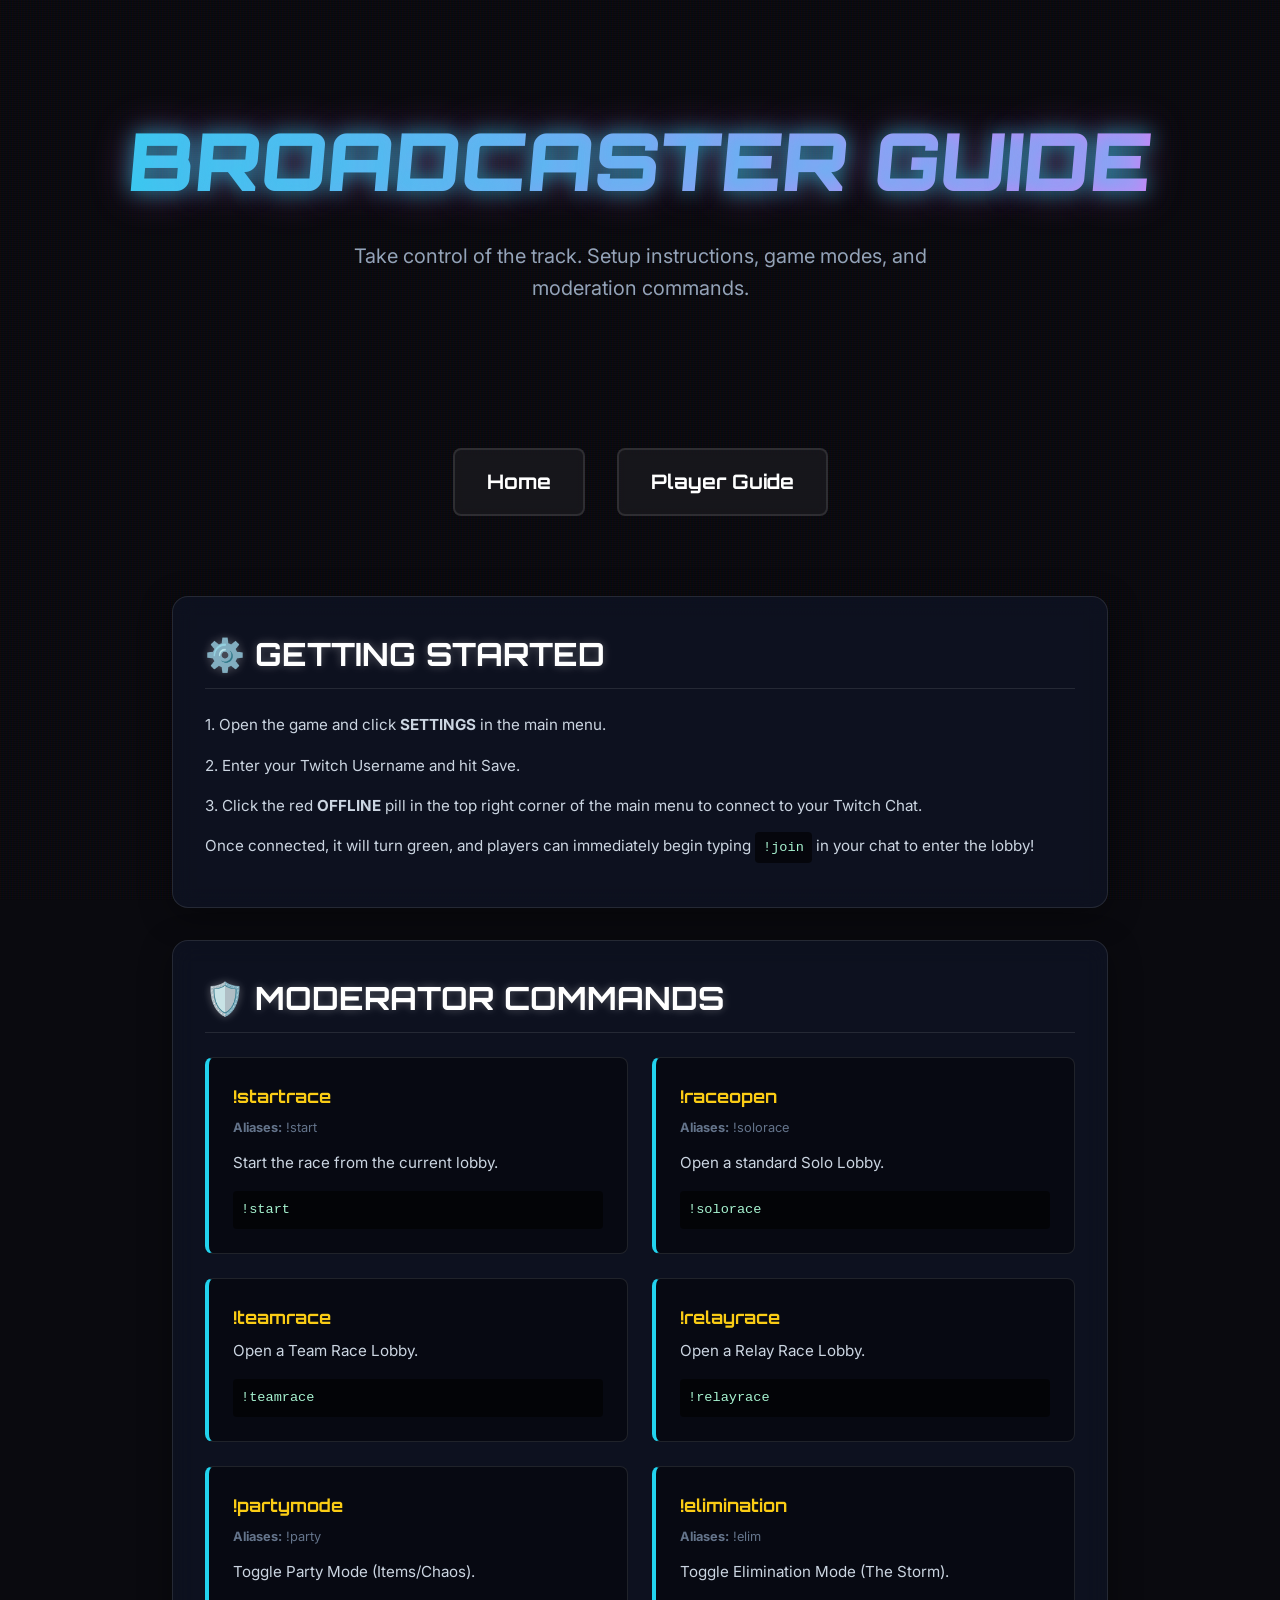
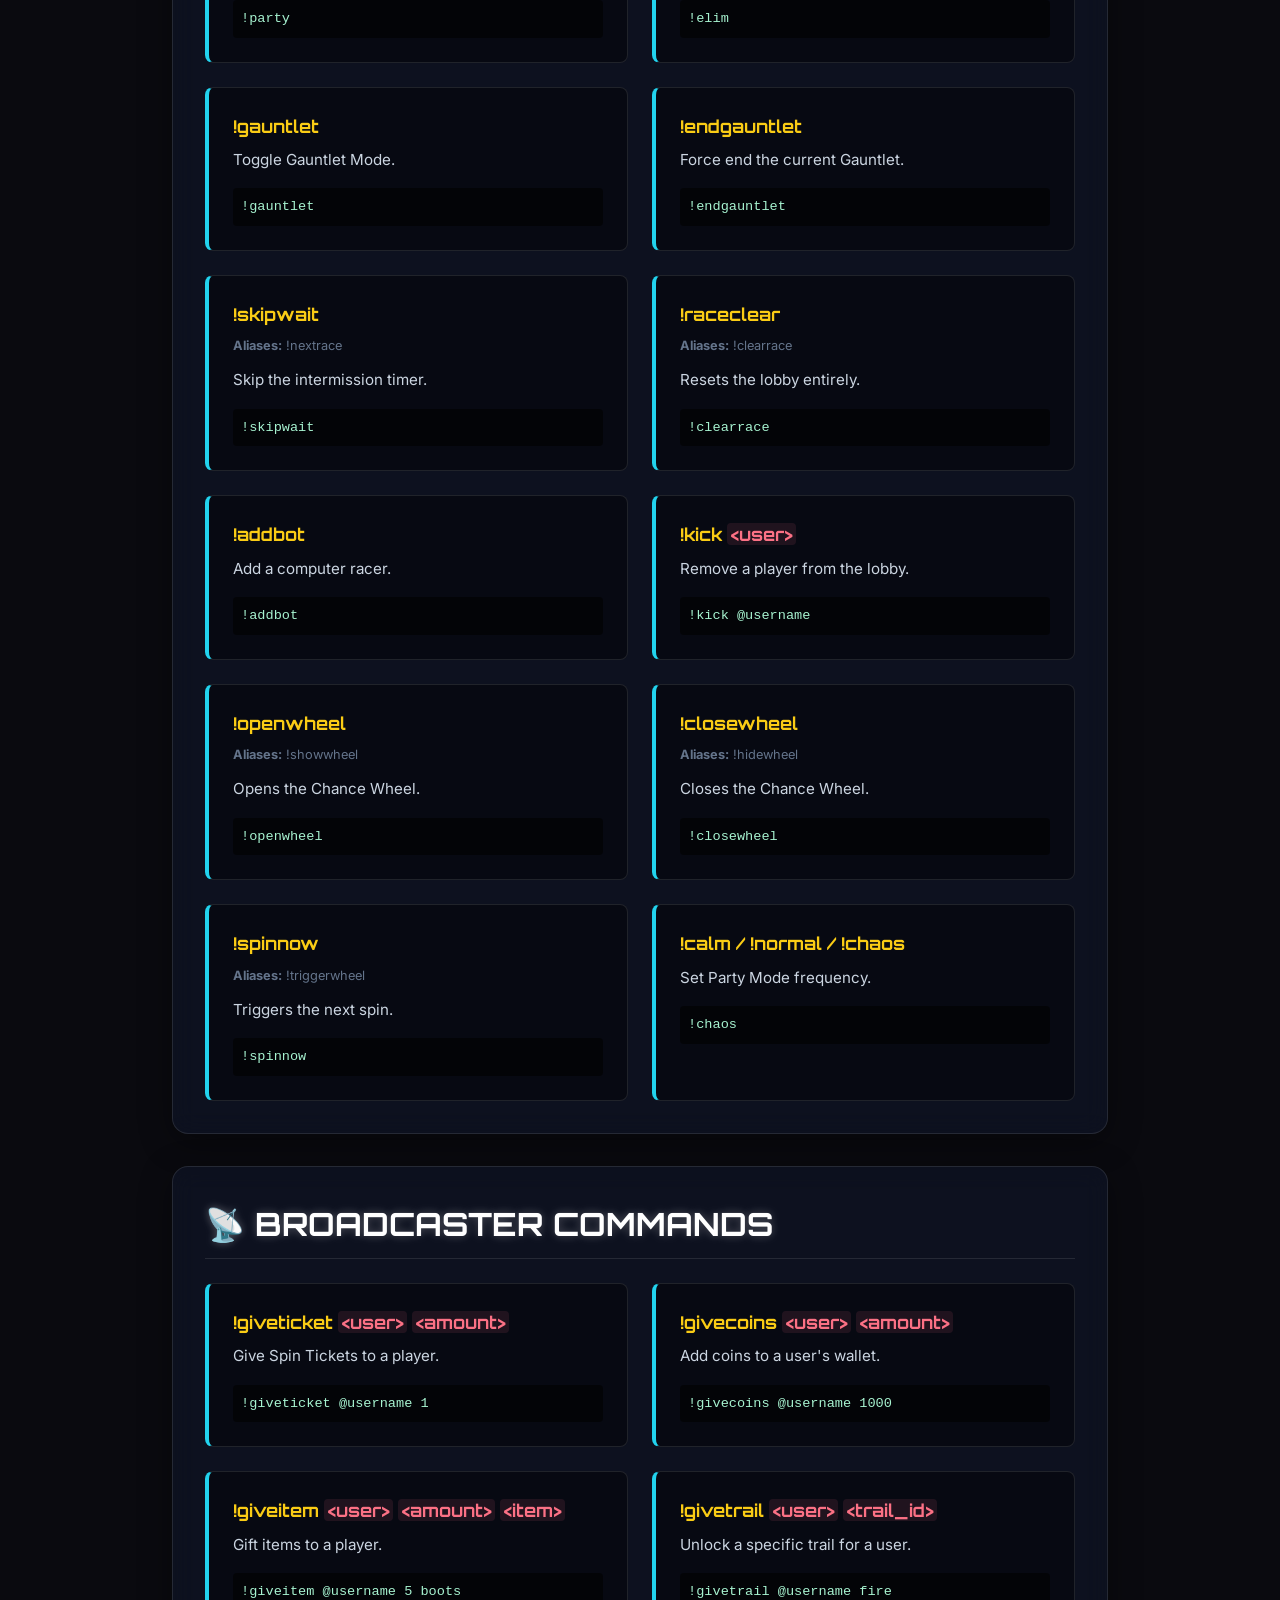
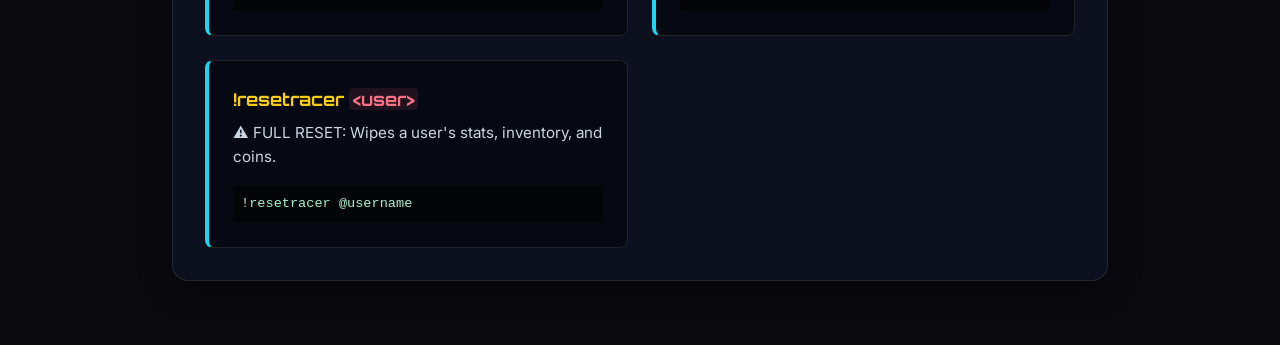
==== broadcaster-guide.html @ 6ff26ad1 "Add files via upload" ====
<!DOCTYPE html>
<html lang="en">
<head>
    <meta charset="UTF-8">
    <meta name="viewport" content="width=device-width, initial-scale=1.0">
    <title>Stream Racers | Broadcaster Guide</title>
    <link rel="stylesheet" href="css/style.css">
</head>
<body>
    <div class="hero">
        <h1 class="title">BROADCASTER GUIDE</h1>
        <p class="subtitle">Take control of the track. Setup instructions, game modes, and moderation commands.</p>
    </div>

    <nav>
        <a href="index.html" class="nav-link">Home</a>
        <a href="player-guide.html" class="nav-link">Player Guide</a>
    </nav>

    <div class="container">
        
        <div class="glass-panel mb-8">
            <h2 class="category-title text-magenta">⚙️ GETTING STARTED</h2>
            <div class="cmd-desc">
                <p class="mb-4">1. Open the game and click <strong>SETTINGS</strong> in the main menu.</p>
                <p class="mb-4">2. Enter your Twitch Username and hit Save.</p>
                <p class="mb-4">3. Click the red <strong>OFFLINE</strong> pill in the top right corner of the main menu to connect to your Twitch Chat.</p>
                <p class="mb-4">Once connected, it will turn green, and players can immediately begin typing <span class="cmd-example">!join</span> in your chat to enter the lobby!</p>
            </div>
        </div>

        <div id="commands-container"></div>
    </div>

    <script src="js/data.js"></script>
    <script src="js/main.js"></script>
    <script>
        // Render broadcaster-facing sections
        renderCommands('commands-container', ['MODERATOR', 'BROADCASTER']);
    </script>
</body>
</html>
---- css/style.css ----
@import url('https://fonts.googleapis.com/css2?family=Orbitron:wght@400;700;900&family=Inter:wght@400;500;700&display=swap');

:root {
    --bg-dark: #0a0a0f;
    --neon-cyan: #22d3ee;
    --neon-magenta: #e879f9;
    --neon-yellow: #facc15;
    --glass-bg: rgba(15, 23, 42, 0.6);
    --glass-border: rgba(255, 255, 255, 0.1);
}

* {
    box-sizing: border-box;
    margin: 0;
    padding: 0;
}

body {
    background-color: var(--bg-dark);
    color: #e2e8f0;
    font-family: 'Inter', sans-serif;
    line-height: 1.6;
    overflow-x: hidden;
    position: relative;
    min-height: 100vh;
}

/* Scanline Effect */
body::before {
    content: " ";
    display: block;
    position: fixed;
    top: 0;
    left: 0;
    bottom: 0;
    right: 0;
    background: linear-gradient(rgba(18, 16, 16, 0) 50%, rgba(0, 0, 0, 0.25) 50%), linear-gradient(90deg, rgba(255, 0, 0, 0.06), rgba(0, 255, 0, 0.02), rgba(0, 0, 255, 0.06));
    z-index: 2;
    background-size: 100% 2px, 3px 100%;
    pointer-events: none;
}

h1, h2, h3, .orbitron {
    font-family: 'Orbitron', sans-serif;
    text-transform: uppercase;
}

.hero {
    text-align: center;
    padding: 6rem 2rem;
    position: relative;
    z-index: 10;
}

.title {
    font-size: 5rem;
    font-weight: 900;
    color: #fff;
    text-shadow: 0 0 20px rgba(34, 211, 238, 0.6), 0 0 40px rgba(232, 121, 249, 0.4);
    transform: skew(-5deg);
    margin-bottom: 1rem;
    background: linear-gradient(90deg, var(--neon-cyan), var(--neon-magenta));
    -webkit-background-clip: text;
    -webkit-text-fill-color: transparent;
}

.subtitle {
    font-size: 1.25rem;
    color: #94a3b8;
    max-width: 600px;
    margin: 0 auto 3rem auto;
}

.container {
    max-width: 1000px;
    margin: 0 auto;
    padding: 2rem;
    position: relative;
    z-index: 10;
}

/* Glassmorphism */
.glass-panel {
    background: var(--glass-bg);
    backdrop-filter: blur(12px);
    -webkit-backdrop-filter: blur(12px);
    border: 1px solid var(--glass-border);
    border-radius: 16px;
    padding: 2rem;
    margin-bottom: 2rem;
    box-shadow: 0 8px 32px 0 rgba(0, 0, 0, 0.37);
    transition: transform 0.3s ease, box-shadow 0.3s ease;
}

/* Links & Nav */
nav {
    display: flex;
    justify-content: center;
    gap: 2rem;
    margin-bottom: 3rem;
    z-index: 10;
    position: relative;
}

.nav-link {
    display: inline-block;
    padding: 1rem 2rem;
    text-decoration: none;
    color: #fff;
    font-family: 'Orbitron', sans-serif;
    font-weight: 700;
    font-size: 1.25rem;
    border: 2px solid var(--glass-border);
    border-radius: 8px;
    background: rgba(255, 255, 255, 0.05);
    backdrop-filter: blur(5px);
    transition: all 0.2s ease-out;
}

.nav-link:hover {
    border-color: var(--neon-cyan);
    box-shadow: 0 0 15px rgba(34, 211, 238, 0.4);
    transform: translateY(-2px);
    background: rgba(34, 211, 238, 0.1);
}

.nav-link.magenta:hover {
    border-color: var(--neon-magenta);
    box-shadow: 0 0 15px rgba(232, 121, 249, 0.4);
    background: rgba(232, 121, 249, 0.1);
}

/* Commands Grid */
.commands-grid {
    display: grid;
    grid-template-columns: repeat(auto-fill, minmax(300px, 1fr));
    gap: 1.5rem;
}

.command-card {
    background: rgba(0, 0, 0, 0.4);
    border: 1px solid rgba(255, 255, 255, 0.1);
    border-left: 4px solid var(--neon-cyan);
    border-radius: 8px;
    padding: 1.5rem;
    transition: all 0.2s ease;
    cursor: pointer;
}

.command-card:hover {
    background: rgba(34, 211, 238, 0.05);
    border-color: rgba(34, 211, 238, 0.3);
    box-shadow: 0 4px 12px rgba(0, 0, 0, 0.5);
    transform: translateX(4px);
}

.cmd-title {
    font-family: 'Orbitron', sans-serif;
    font-size: 1.1rem;
    font-weight: 700;
    color: var(--neon-yellow);
    margin-bottom: 0.5rem;
}

.cmd-aliases {
    font-size: 0.8rem;
    color: #64748b;
    margin-bottom: 0.75rem;
}

.cmd-desc {
    font-size: 0.95rem;
    color: #cbd5e1;
    margin-bottom: 1rem;
}

.cmd-example {
    background: rgba(0,0,0,0.6);
    padding: 0.5rem;
    border-radius: 4px;
    font-family: monospace;
    font-size: 0.85rem;
    color: #a7f3d0;
}

.category-title {
    font-size: 2rem;
    margin-bottom: 1.5rem;
    border-bottom: 1px solid rgba(255,255,255,0.1);
    padding-bottom: 0.5rem;
    color: #fff;
    text-shadow: 0 0 10px rgba(255,255,255,0.3);
}

/* Utils */
.mb-2 { margin-bottom: 0.5rem; }
.mb-4 { margin-bottom: 1rem; }
.mb-8 { margin-bottom: 2rem; }
.text-center { text-align: center; }

/* Home Grid */
.home-grid {
    display: grid;
    grid-template-columns: 1fr 1fr;
    gap: 2rem;
}

.home-card {
    text-align: center;
    text-decoration: none;
    color: inherit;
    display: block;
}

.home-card h2 {
    color: var(--neon-cyan);
    margin-bottom: 1rem;
}

.home-card.magenta h2 {
    color: var(--neon-magenta);
}

.home-card:hover {
    transform: translateY(-5px);
    box-shadow: 0 10px 40px rgba(0,0,0,0.5);
}

.scroll-top-btn {
    position: fixed;
    bottom: 2rem;
    right: 2rem;
    width: 60px;
    height: 60px;
    border-radius: 50%;
    background: rgba(34, 211, 238, 0.2);
    border: 2px solid var(--neon-cyan);
    color: var(--neon-cyan);
    font-family: 'Orbitron', sans-serif;
    font-size: 0.8rem;
    font-weight: bold;
    cursor: pointer;
    backdrop-filter: blur(5px);
    box-shadow: 0 0 15px rgba(34, 211, 238, 0.3);
    opacity: 0;
    visibility: hidden;
    transform: translateY(20px);
    transition: all 0.3s cubic-bezier(0.175, 0.885, 0.32, 1.275);
    z-index: 1000;
}

.scroll-top-btn.visible {
    opacity: 1;
    visibility: visible;
    transform: translateY(0);
}

.scroll-top-btn:hover {
    background: var(--neon-cyan);
    color: #000;
    box-shadow: 0 0 25px rgba(34, 211, 238, 0.6);
    transform: translateY(-5px);
}

.syntax-arg.required {
    color: #fb7185;
    background: rgba(251, 113, 133, 0.1);
    padding: 0 4px;
    border-radius: 4px;
}

.syntax-arg.optional {
    color: #93c5fd;
    background: rgba(147, 197, 253, 0.1);
    padding: 0 4px;
    border-radius: 4px;
}
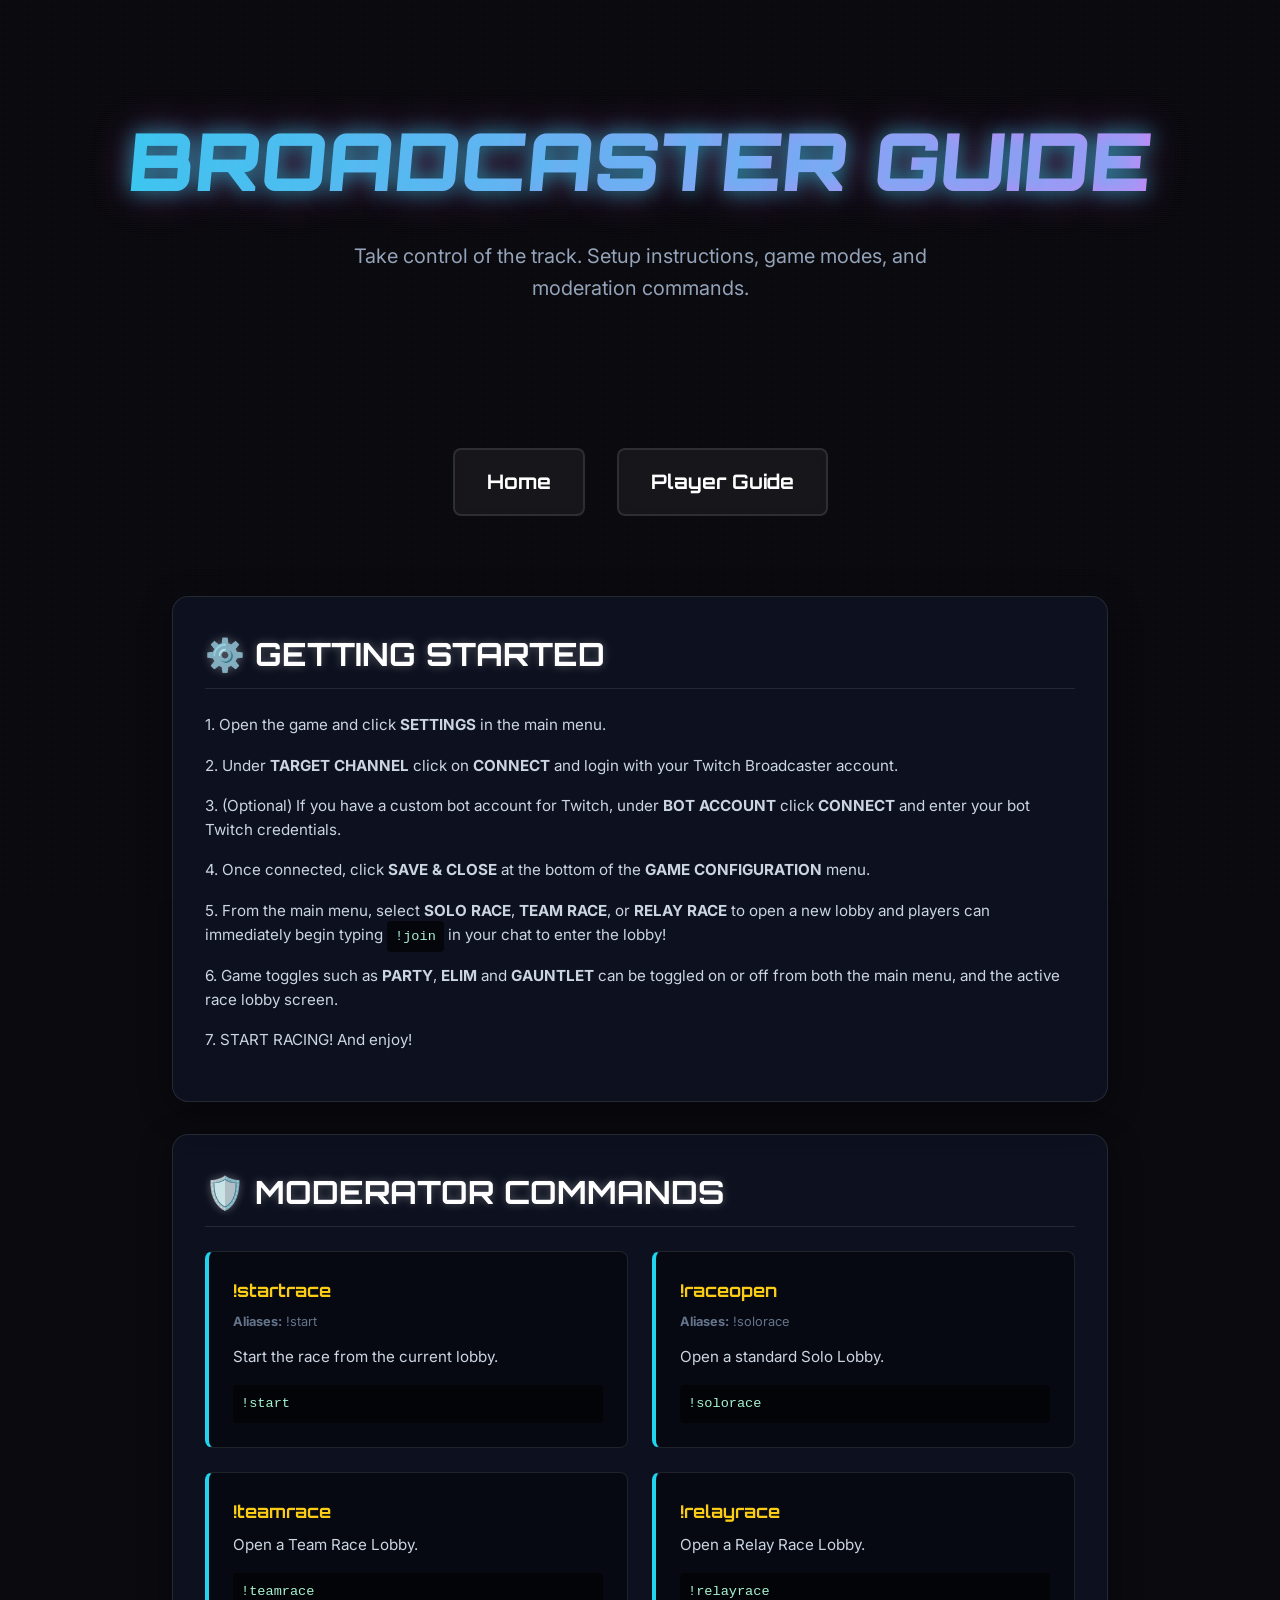
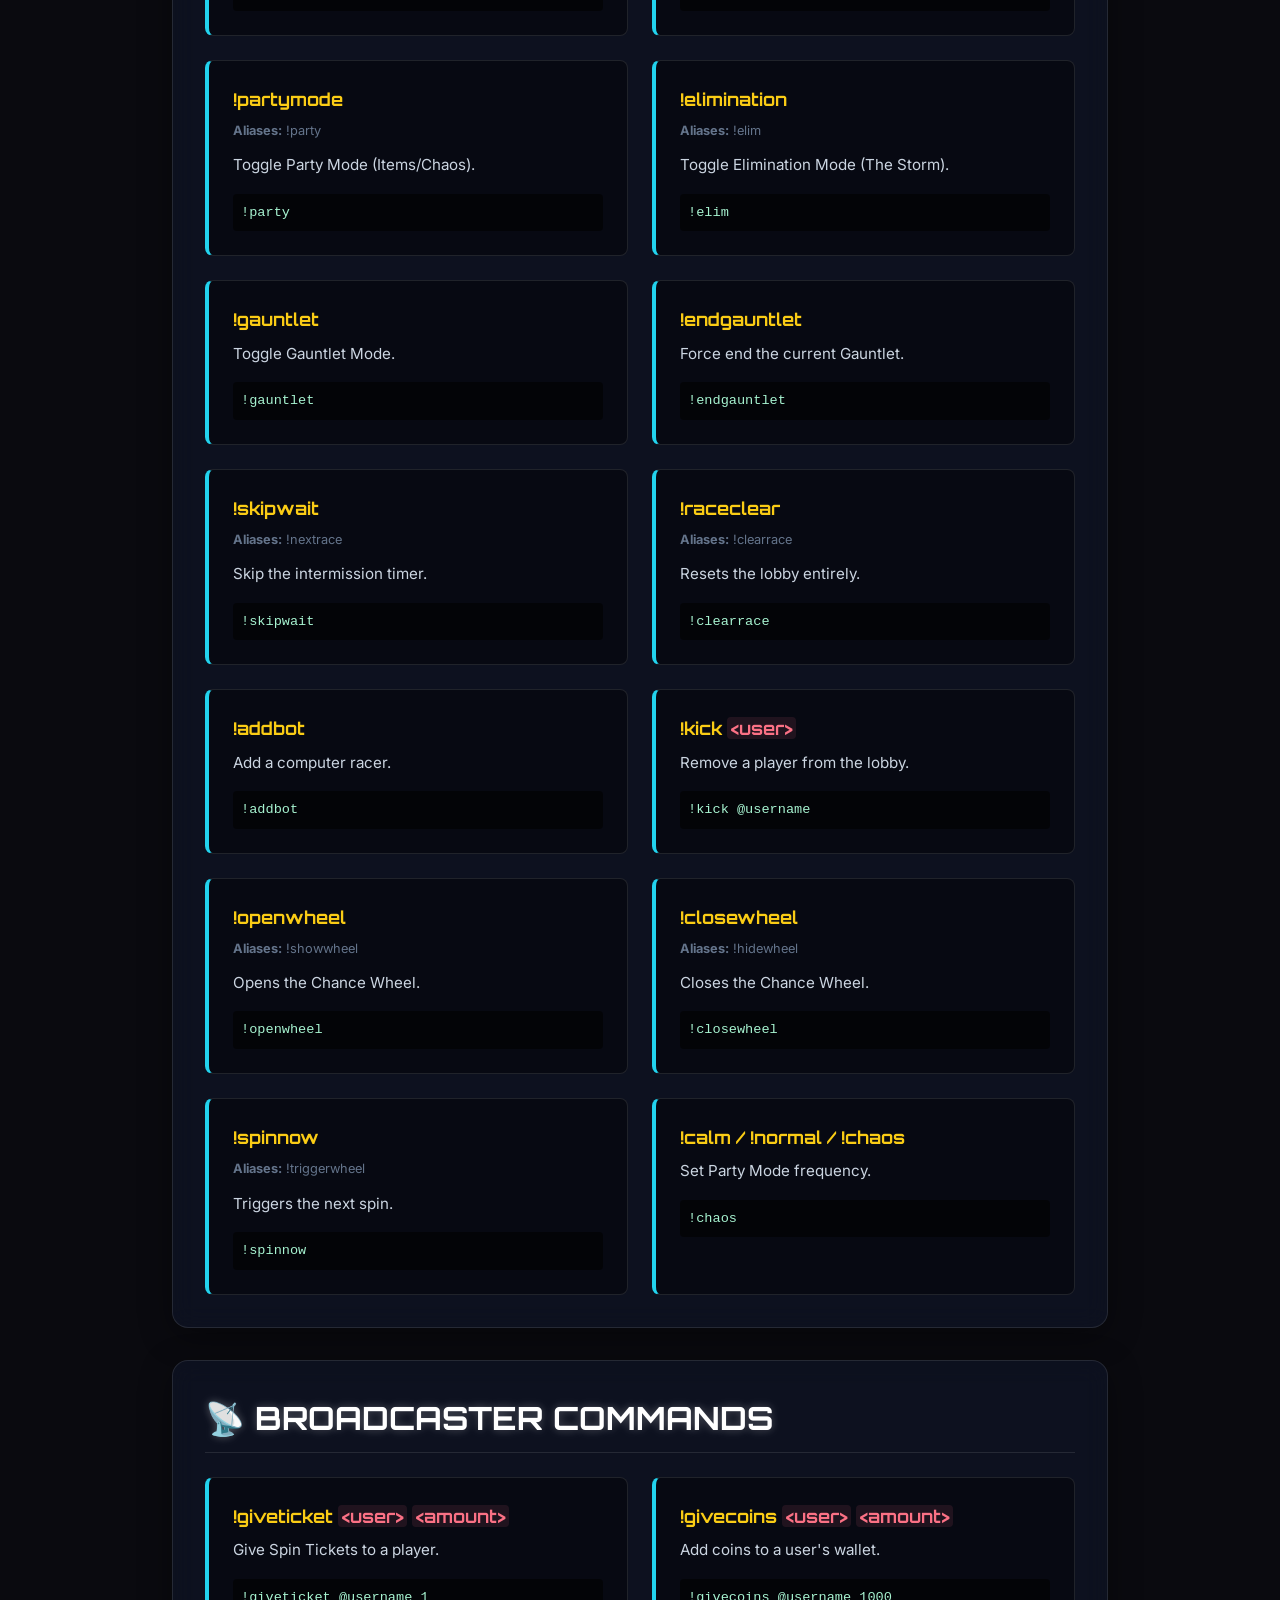
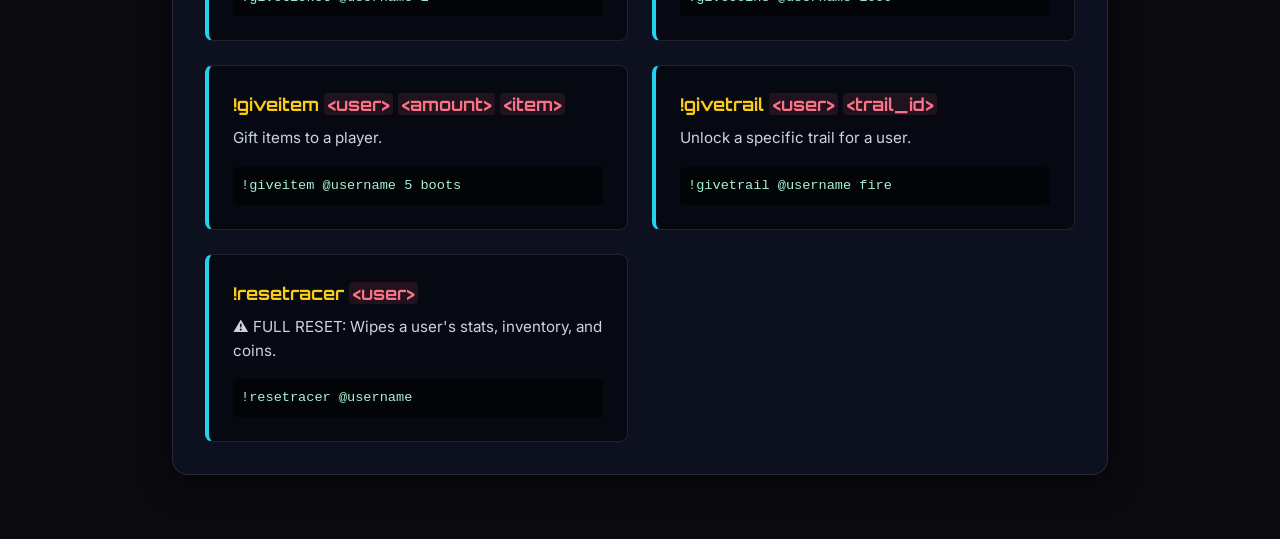
==== commit b74a9767: "Update broadcaster-guide.html Updated broadcaster setup instructions" ====
--- a/broadcaster-guide.html
+++ b/broadcaster-guide.html
@@ -23,9 +23,12 @@
             <h2 class="category-title text-magenta">⚙️ GETTING STARTED</h2>
             <div class="cmd-desc">
                 <p class="mb-4">1. Open the game and click <strong>SETTINGS</strong> in the main menu.</p>
-                <p class="mb-4">2. Enter your Twitch Username and hit Save.</p>
-                <p class="mb-4">3. Click the red <strong>OFFLINE</strong> pill in the top right corner of the main menu to connect to your Twitch Chat.</p>
-                <p class="mb-4">Once connected, it will turn green, and players can immediately begin typing <span class="cmd-example">!join</span> in your chat to enter the lobby!</p>
+                <p class="mb-4">2. Under <strong>TARGET CHANNEL</strong> click on <strong>CONNECT</strong> and login with your Twitch Broadcaster account.</p>
+                <p class="mb-4">3. (Optional) If you have a custom bot account for Twitch, under <strong>BOT ACCOUNT</strong> click <strong>CONNECT</strong> and enter your bot Twitch credentials.</p>
+                <p class="mb-4">4. Once connected, click <strong>SAVE & CLOSE</strong> at the bottom of the <strong>GAME CONFIGURATION</strong> menu.</p>
+                <p class="mb-4">5. From the main menu, select <strong>SOLO RACE</strong>, <strong>TEAM RACE</strong>, or <strong>RELAY RACE</strong> to open a new lobby and players can immediately begin typing <span class="cmd-example">!join</span> in your chat to enter the lobby!
+                <p class="mb-4">6. Game toggles such as <strong>PARTY</strong>, <strong>ELIM</strong> and <strong>GAUNTLET</strong> can be toggled on or off from both the main menu, and the active race lobby screen.
+                <p class="mb-4">7. START RACING! And enjoy!
             </div>
         </div>
 
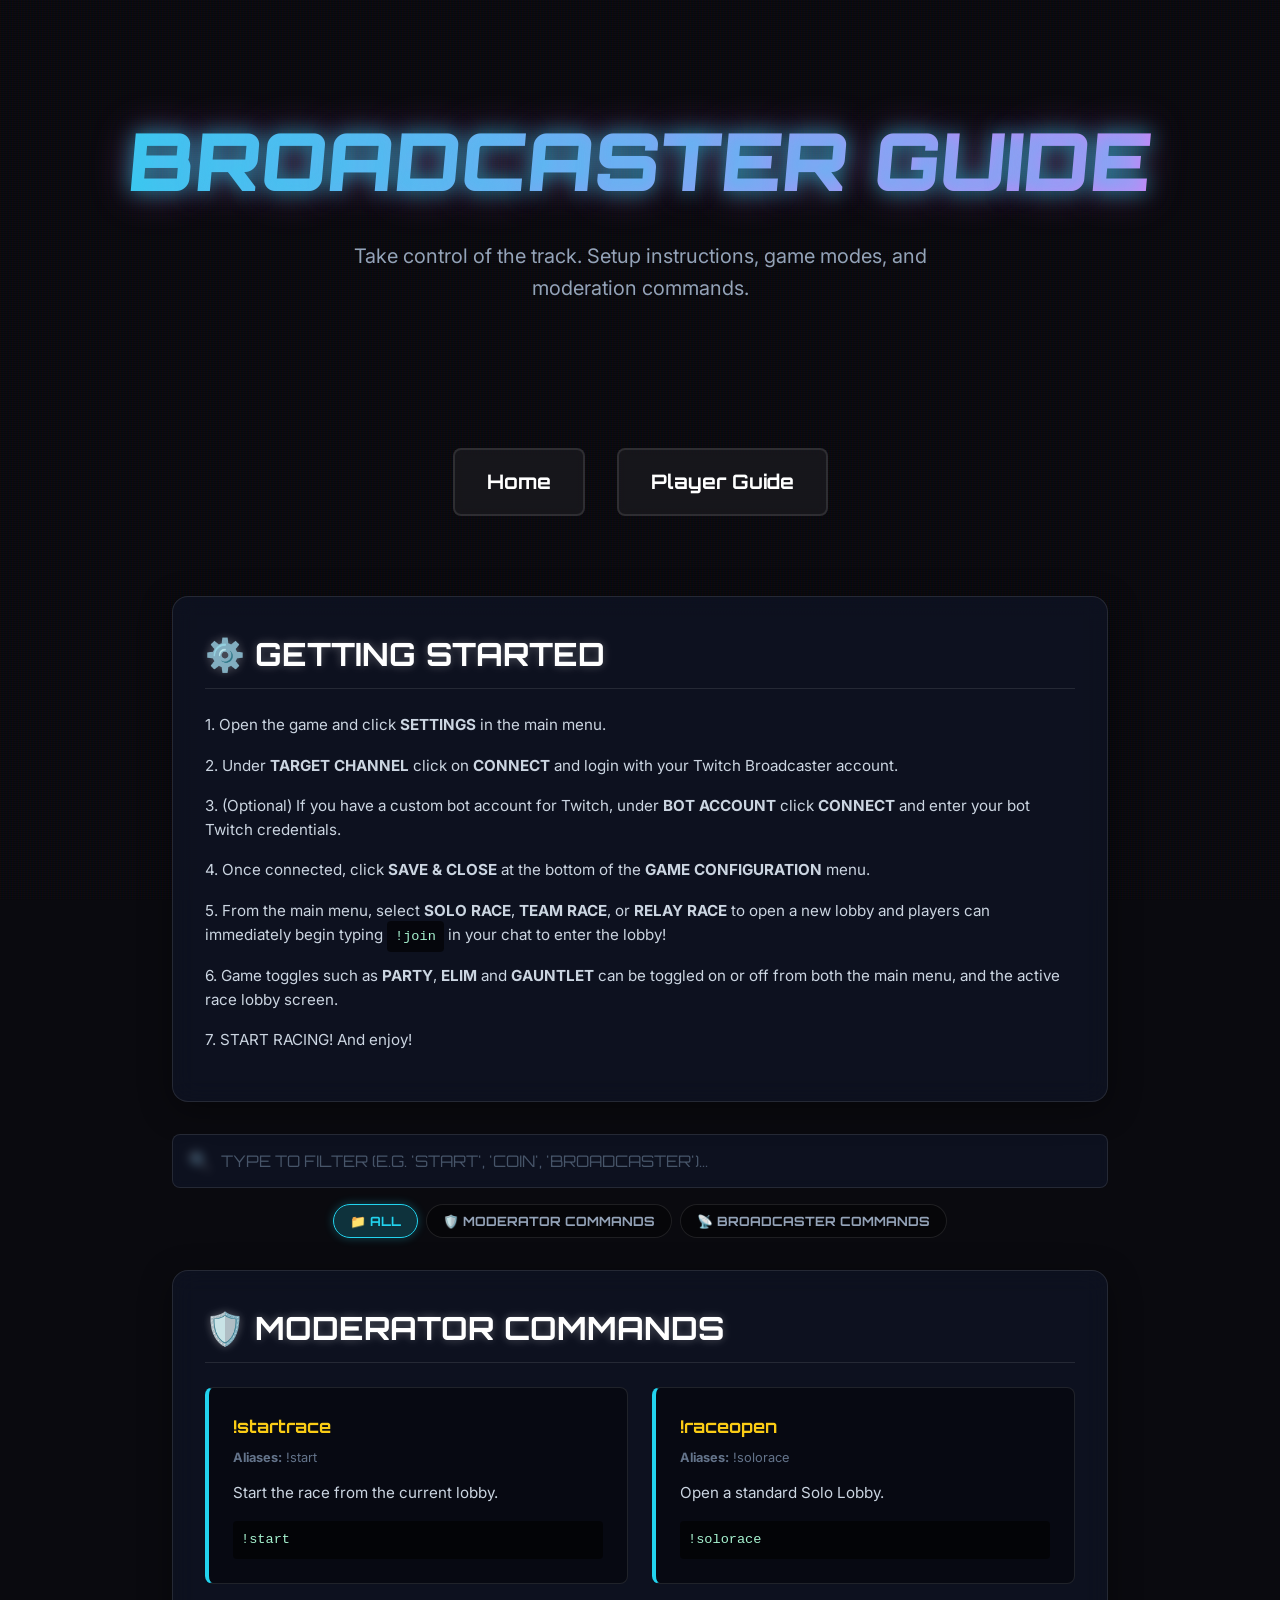
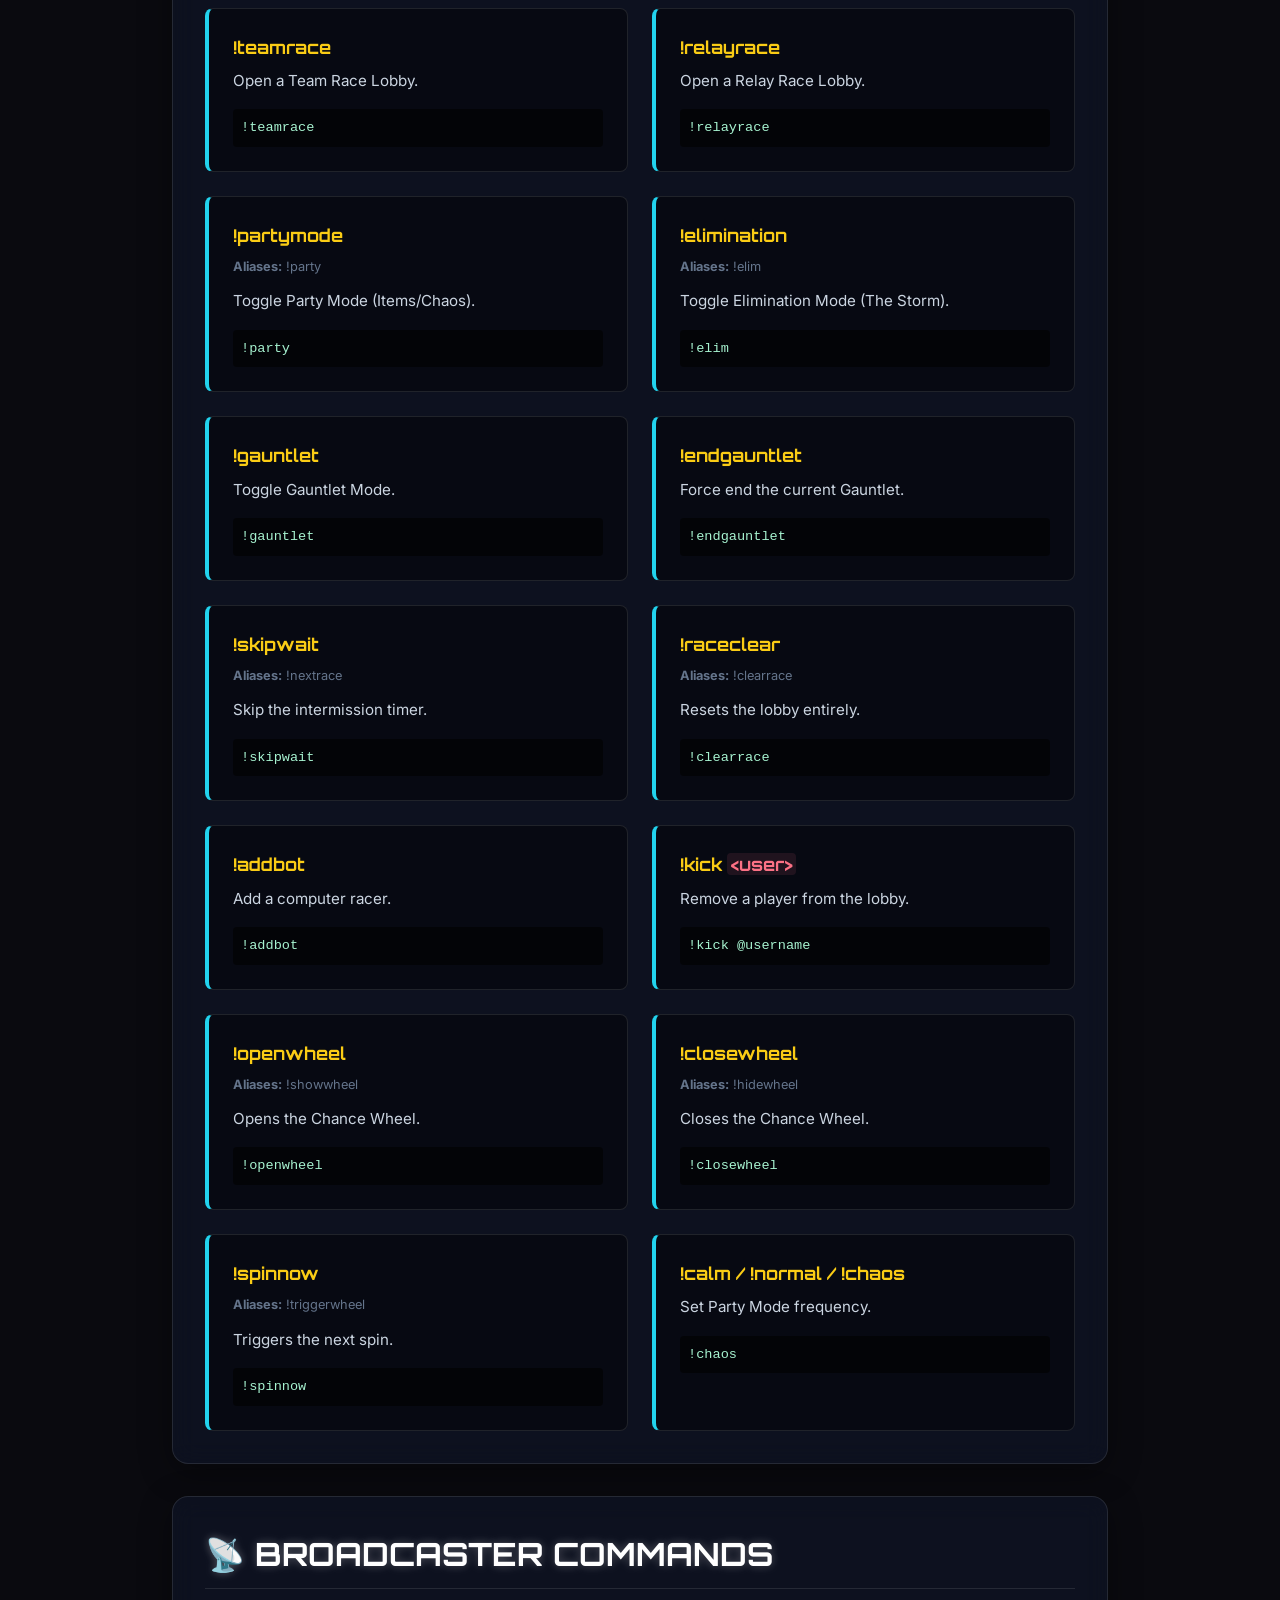
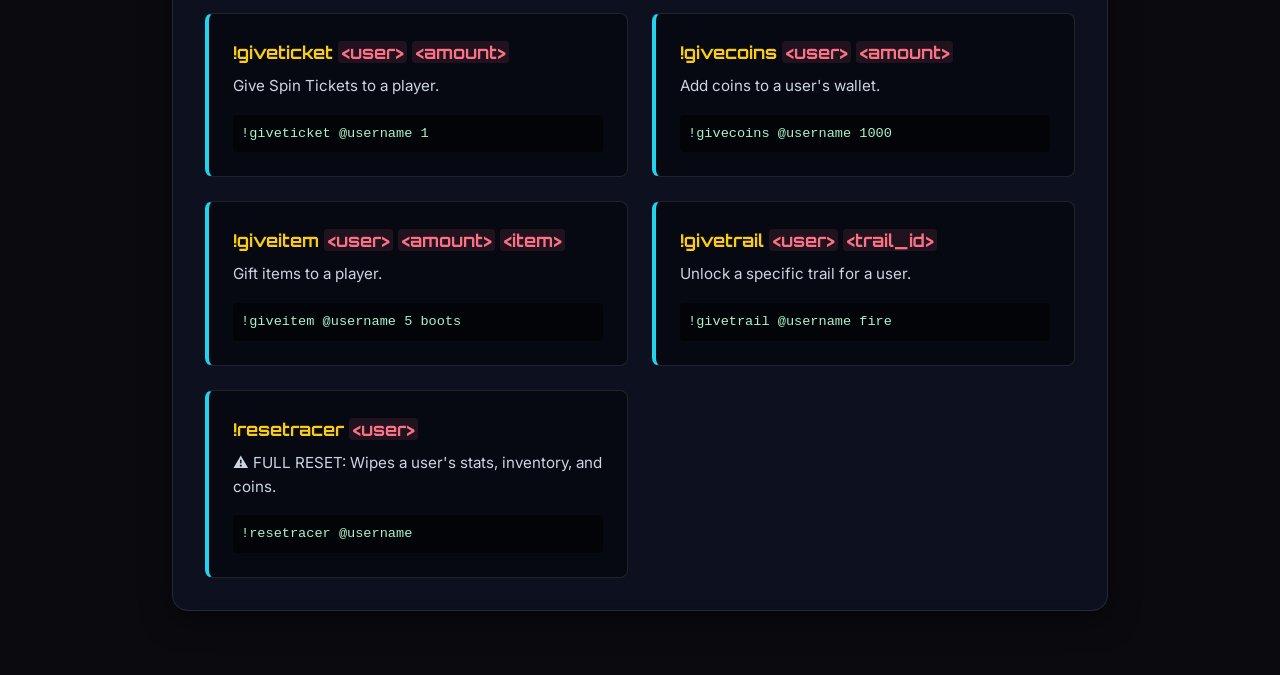
==== commit bd003b73: "Add files via upload" ====
--- a/broadcaster-guide.html
+++ b/broadcaster-guide.html
@@ -1,11 +1,13 @@
 <!DOCTYPE html>
 <html lang="en">
+
 <head>
     <meta charset="UTF-8">
     <meta name="viewport" content="width=device-width, initial-scale=1.0">
     <title>Stream Racers | Broadcaster Guide</title>
     <link rel="stylesheet" href="css/style.css">
 </head>
+
 <body>
     <div class="hero">
         <h1 class="title">BROADCASTER GUIDE</h1>
@@ -18,16 +20,23 @@
     </nav>
 
     <div class="container">
-        
+
         <div class="glass-panel mb-8">
             <h2 class="category-title text-magenta">⚙️ GETTING STARTED</h2>
             <div class="cmd-desc">
                 <p class="mb-4">1. Open the game and click <strong>SETTINGS</strong> in the main menu.</p>
-                <p class="mb-4">2. Under <strong>TARGET CHANNEL</strong> click on <strong>CONNECT</strong> and login with your Twitch Broadcaster account.</p>
-                <p class="mb-4">3. (Optional) If you have a custom bot account for Twitch, under <strong>BOT ACCOUNT</strong> click <strong>CONNECT</strong> and enter your bot Twitch credentials.</p>
-                <p class="mb-4">4. Once connected, click <strong>SAVE & CLOSE</strong> at the bottom of the <strong>GAME CONFIGURATION</strong> menu.</p>
-                <p class="mb-4">5. From the main menu, select <strong>SOLO RACE</strong>, <strong>TEAM RACE</strong>, or <strong>RELAY RACE</strong> to open a new lobby and players can immediately begin typing <span class="cmd-example">!join</span> in your chat to enter the lobby!
-                <p class="mb-4">6. Game toggles such as <strong>PARTY</strong>, <strong>ELIM</strong> and <strong>GAUNTLET</strong> can be toggled on or off from both the main menu, and the active race lobby screen.
+                <p class="mb-4">2. Under <strong>TARGET CHANNEL</strong> click on <strong>CONNECT</strong> and login
+                    with your Twitch Broadcaster account.</p>
+                <p class="mb-4">3. (Optional) If you have a custom bot account for Twitch, under <strong>BOT
+                        ACCOUNT</strong> click <strong>CONNECT</strong> and enter your bot Twitch credentials.</p>
+                <p class="mb-4">4. Once connected, click <strong>SAVE & CLOSE</strong> at the bottom of the <strong>GAME
+                        CONFIGURATION</strong> menu.</p>
+                <p class="mb-4">5. From the main menu, select <strong>SOLO RACE</strong>, <strong>TEAM RACE</strong>, or
+                    <strong>RELAY RACE</strong> to open a new lobby and players can immediately begin typing <span
+                        class="cmd-example">!join</span> in your chat to enter the lobby!
+                <p class="mb-4">6. Game toggles such as <strong>PARTY</strong>, <strong>ELIM</strong> and
+                    <strong>GAUNTLET</strong> can be toggled on or off from both the main menu, and the active race
+                    lobby screen.
                 <p class="mb-4">7. START RACING! And enjoy!
             </div>
         </div>
@@ -42,4 +51,5 @@
         renderCommands('commands-container', ['MODERATOR', 'BROADCASTER']);
     </script>
 </body>
-</html>
+
+</html>
--- a/css/style.css
+++ b/css/style.css
@@ -275,3 +275,76 @@
     padding: 0 4px;
     border-radius: 4px;
 }
+
+/* Search Input */
+.search-wrapper {
+    position: relative;
+    width: 100%;
+}
+
+.search-icon {
+    position: absolute;
+    left: 1rem;
+    top: 50%;
+    transform: translateY(-50%);
+    font-size: 1.2rem;
+    color: #94a3b8;
+    pointer-events: none;
+}
+
+.search-input {
+    width: 100%;
+    padding: 1rem 1rem 1rem 3rem;
+    background: rgba(15, 23, 42, 0.6);
+    border: 1px solid rgba(255, 255, 255, 0.1);
+    border-radius: 8px;
+    color: #fff;
+    font-family: 'Orbitron', sans-serif;
+    font-size: 1rem;
+    backdrop-filter: blur(5px);
+    transition: all 0.3s ease;
+}
+
+.search-input:focus {
+    outline: none;
+    border-color: var(--neon-cyan);
+    box-shadow: 0 0 15px rgba(34, 211, 238, 0.3);
+}
+
+.search-input::placeholder {
+    color: #475569;
+}
+
+/* Category Pills */
+.pills-wrapper {
+    display: flex;
+    flex-wrap: wrap;
+    gap: 0.5rem;
+    justify-content: center;
+}
+
+.category-pill {
+    padding: 0.5rem 1rem;
+    background: rgba(0, 0, 0, 0.4);
+    border: 1px solid rgba(255, 255, 255, 0.1);
+    border-radius: 20px;
+    color: #94a3b8;
+    font-family: 'Orbitron', sans-serif;
+    font-size: 0.8rem;
+    font-weight: 700;
+    cursor: pointer;
+    transition: all 0.2s ease;
+}
+
+.category-pill:hover {
+    background: rgba(34, 211, 238, 0.1);
+    border-color: rgba(34, 211, 238, 0.3);
+    color: #fff;
+}
+
+.category-pill.active {
+    background: rgba(34, 211, 238, 0.2);
+    border-color: var(--neon-cyan);
+    color: var(--neon-cyan);
+    box-shadow: 0 0 10px rgba(34, 211, 238, 0.3);
+}
